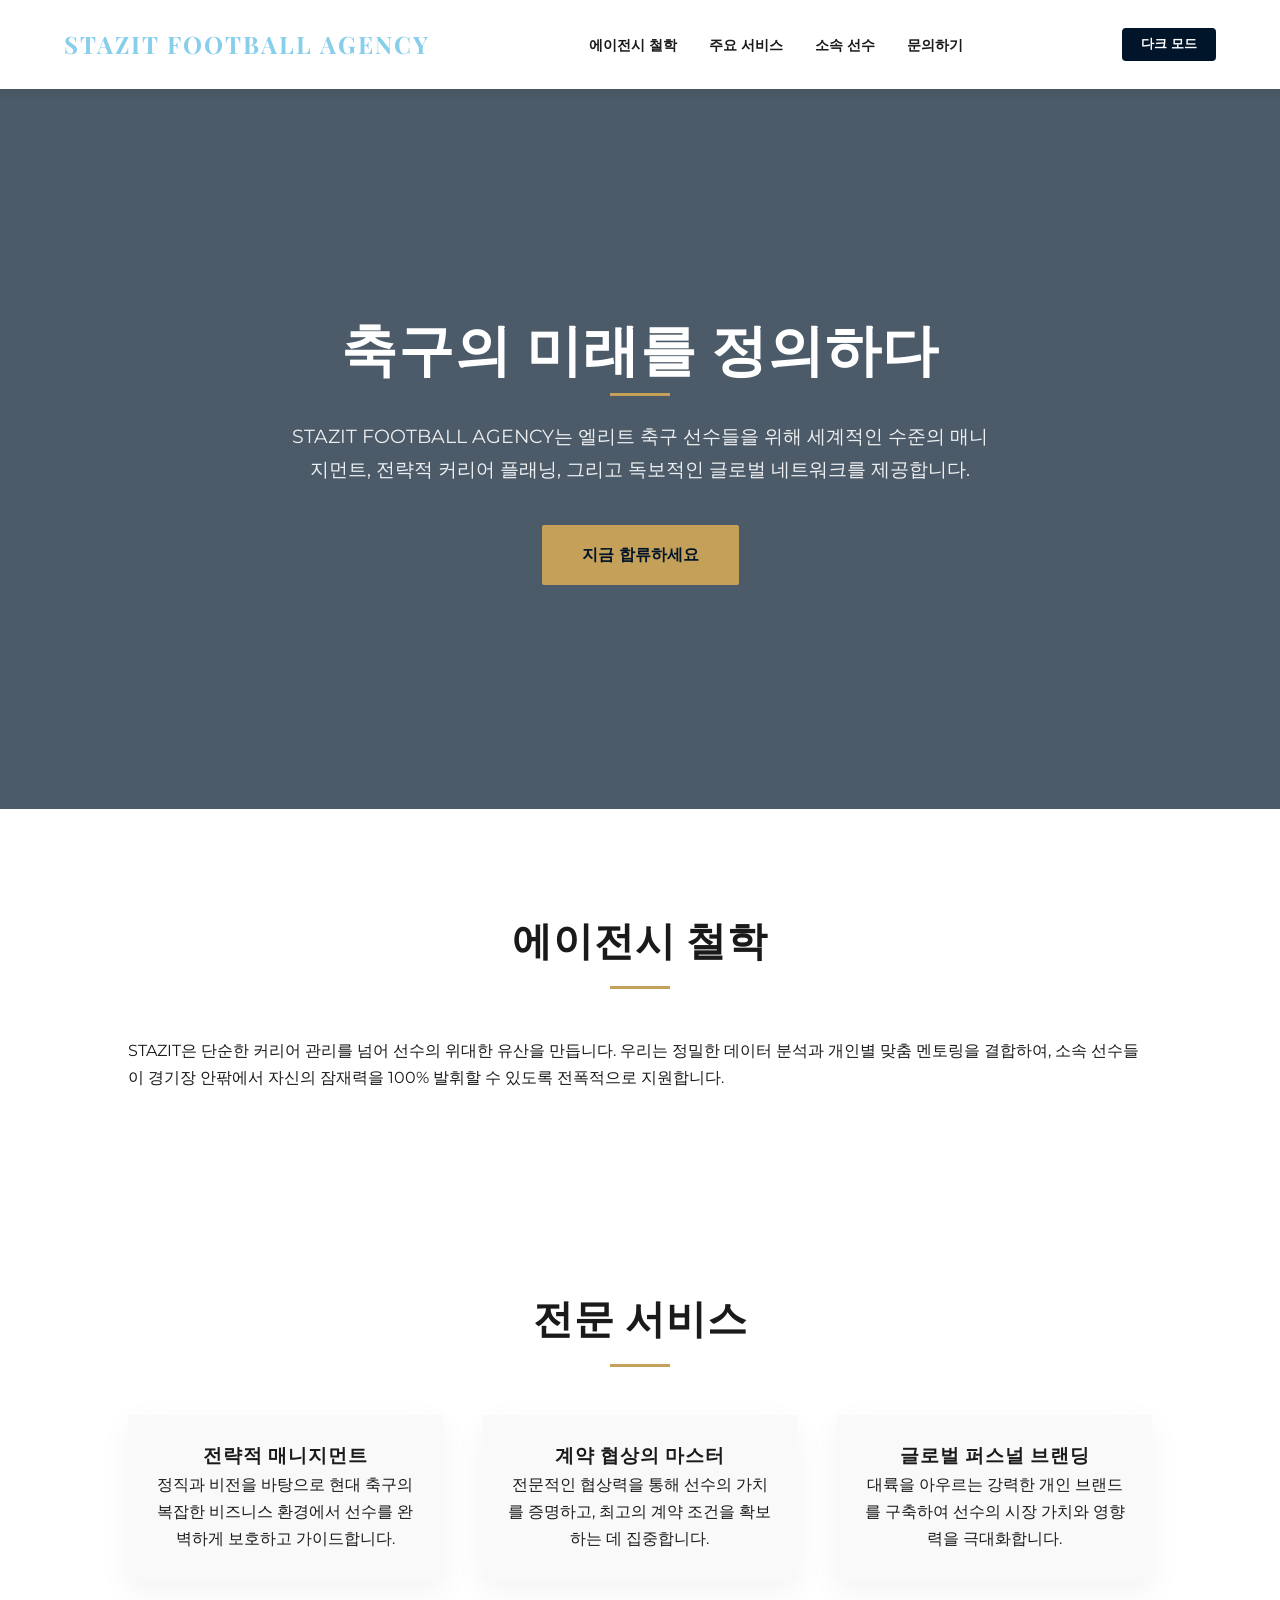
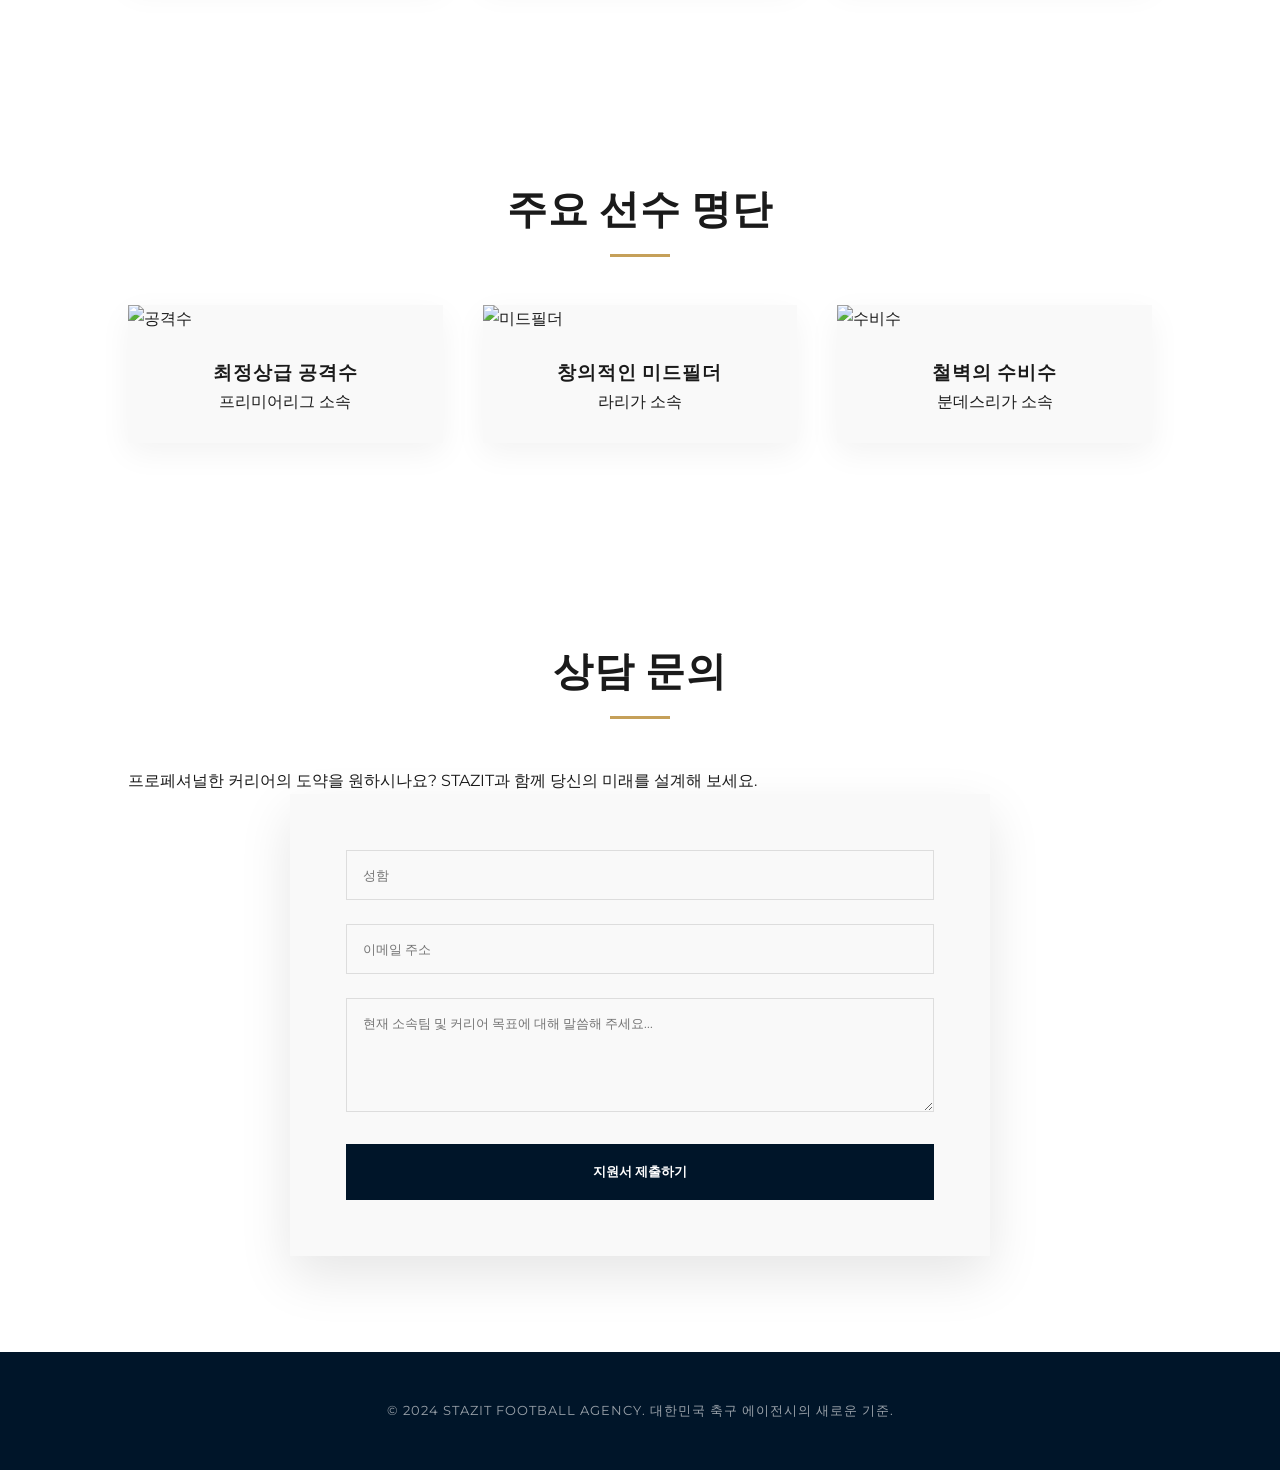
==== index.html @ f2b66783 "style: update logo text and change color to sky blue" ====
<!DOCTYPE html>
<html lang="ko">
<head>
    <meta charset="UTF-8">
    <meta name="viewport" content="width=device-width, initial-scale=1.0">
    <title>STAZIT FOOTBALL AGENCY | 엘리트 축구 에이전시</title>
    <link rel="stylesheet" href="style.css">
</head>
<body>
    <header>
        <h1>STAZIT FOOTBALL AGENCY</h1>
        <nav>
            <ul>
                <li><a href="#about">에이전시 철학</a></li>
                <li><a href="#services">주요 서비스</a></li>
                <li><a href="#players">소속 선수</a></li>
                <li><a href="#contact">문의하기</a></li>
            </ul>
        </nav>
        <button id="theme-toggle">다크 모드</button>
    </header>

    <main>
        <section id="hero">
            <div class="hero-content">
                <h2>축구의 미래를 정의하다</h2>
                <p>STAZIT FOOTBALL AGENCY는 엘리트 축구 선수들을 위해 세계적인 수준의 매니지먼트, 전략적 커리어 플래닝, 그리고 독보적인 글로벌 네트워크를 제공합니다.</p>
                <div class="hero-btns">
                    <a href="#contact" class="cta-button">지금 합류하세요</a>
                </div>
            </div>
        </section>

        <section id="about">
            <h2>에이전시 철학</h2>
            <p>STAZIT은 단순한 커리어 관리를 넘어 선수의 위대한 유산을 만듭니다. 우리는 정밀한 데이터 분석과 개인별 맞춤 멘토링을 결합하여, 소속 선수들이 경기장 안팎에서 자신의 잠재력을 100% 발휘할 수 있도록 전폭적으로 지원합니다.</p>
        </section>

        <section id="services">
            <h2>전문 서비스</h2>
            <div class="player-gallery">
                <div class="player-card">
                    <div class="player-info">
                        <h3>전략적 매니지먼트</h3>
                        <p>정직과 비전을 바탕으로 현대 축구의 복잡한 비즈니스 환경에서 선수를 완벽하게 보호하고 가이드합니다.</p>
                    </div>
                </div>
                <div class="player-card">
                    <div class="player-info">
                        <h3>계약 협상의 마스터</h3>
                        <p>전문적인 협상력을 통해 선수의 가치를 증명하고, 최고의 계약 조건을 확보하는 데 집중합니다.</p>
                    </div>
                </div>
                <div class="player-card">
                    <div class="player-info">
                        <h3>글로벌 퍼스널 브랜딩</h3>
                        <p>대륙을 아우르는 강력한 개인 브랜드를 구축하여 선수의 시장 가치와 영향력을 극대화합니다.</p>
                    </div>
                </div>
            </div>
        </section>

        <section id="players">
            <h2>주요 선수 명단</h2>
            <div class="player-gallery">
                <div class="player-card">
                    <img src="https://images.unsplash.com/photo-1508098682722-e99c43a406b2?ixlib=rb-1.2.1&auto=format&fit=crop&w=500&q=60" alt="공격수">
                    <div class="player-info">
                        <h3>최정상급 공격수</h3>
                        <p>프리미어리그 소속</p>
                    </div>
                </div>
                <div class="player-card">
                    <img src="https://images.unsplash.com/photo-1543351611-58f69d7c1781?ixlib=rb-1.2.1&auto=format&fit=crop&w=500&q=60" alt="미드필더">
                    <div class="player-info">
                        <h3>창의적인 미드필더</h3>
                        <p>라리가 소속</p>
                    </div>
                </div>
                <div class="player-card">
                    <img src="https://images.unsplash.com/photo-1510566337590-2fc1f21d0faa?ixlib=rb-1.2.1&auto=format&fit=crop&w=500&q=60" alt="수비수">
                    <div class="player-info">
                        <h3>철벽의 수비수</h3>
                        <p>분데스리가 소속</p>
                    </div>
                </div>
            </div>
        </section>

        <section id="contact">
            <h2>상담 문의</h2>
            <p>프로페셔널한 커리어의 도약을 원하시나요? STAZIT과 함께 당신의 미래를 설계해 보세요.</p>
            <form action="https://formspree.io/f/xjgaqjkw" method="POST">
                <input type="text" name="name" placeholder="성함" required>
                <input type="email" name="email" placeholder="이메일 주소" required>
                <textarea name="message" placeholder="현재 소속팀 및 커리어 목표에 대해 말씀해 주세요..." required rows="5"></textarea>
                <button type="submit">지원서 제출하기</button>
            </form>
        </section>
    </main>

    <footer>
        <p>&copy; 2024 STAZIT FOOTBALL AGENCY. 대한민국 축구 에이전시의 새로운 기준.</p>
    </footer>

    <script src="main.js"></script>
</body>
</html>
---- style.css ----
@import url('https://fonts.googleapis.com/css2?family=Montserrat:wght@400;700&family=Playfair+Display:wght@700&display=swap');

:root {
    --primary-color: #001529; /* Deep Navy */
    --accent-color: #C5A059;  /* Premium Gold */
    --bg-color: #FFFFFF;
    --text-color: #1a1a1a;
    --card-bg: #f9f9f9;
    --header-bg: rgba(255, 255, 255, 0.95);
    --transition: all 0.3s ease;
}

body.dark-mode {
    --bg-color: #050505;
    --text-color: #f1f1f1;
    --card-bg: #121212;
    --header-bg: rgba(5, 5, 5, 0.95);
}

* {
    margin: 0;
    padding: 0;
    box-sizing: border-box;
}

body {
    font-family: 'Montserrat', sans-serif;
    background-color: var(--bg-color);
    color: var(--text-color);
    line-height: 1.7;
    overflow-x: hidden;
}

h1, h2, h3 {
    font-family: 'Playfair Display', serif;
    letter-spacing: 1px;
}

/* Header & Nav */
header {
    background-color: var(--header-bg);
    padding: 1.5rem 5%;
    display: flex;
    justify-content: space-between;
    align-items: center;
    position: sticky;
    top: 0;
    z-index: 1000;
    box-shadow: 0 2px 10px rgba(0,0,0,0.1);
    backdrop-filter: blur(10px);
}

header h1 {
    font-size: 1.5rem;
    color: #87CEEB; /* Sky Blue */
    text-transform: uppercase;
    font-weight: 700;
    letter-spacing: 2px;
}

body.dark-mode header h1 {
    color: #87CEEB;
}

nav ul {
    list-style: none;
    display: flex;
    gap: 2rem;
}

nav a {
    text-decoration: none;
    color: var(--text-color);
    font-weight: 600;
    font-size: 0.9rem;
    text-transform: uppercase;
    transition: var(--transition);
}

nav a:hover {
    color: var(--accent-color);
}

#theme-toggle {
    background: var(--primary-color);
    color: #fff;
    border: none;
    padding: 0.5rem 1.2rem;
    border-radius: 4px;
    cursor: pointer;
    font-weight: bold;
    font-size: 0.8rem;
    transition: var(--transition);
}

body.dark-mode #theme-toggle {
    background: var(--accent-color);
    color: var(--primary-color);
}

/* Hero Section */
#hero {
    height: 80vh;
    background: linear-gradient(rgba(0, 21, 41, 0.7), rgba(0, 21, 41, 0.7)), 
                url('https://images.unsplash.com/photo-1574629810360-7efbbe195018?ixlib=rb-1.2.1&auto=format&fit=crop&w=1350&q=80');
    background-size: cover;
    background-position: center;
    display: flex;
    align-items: center;
    justify-content: center;
    text-align: center;
    color: #fff;
    padding: 0 5%;
}

.hero-content h2 {
    font-size: 3.5rem;
    margin-bottom: 1.5rem;
    line-height: 1.2;
}

.hero-content p {
    font-size: 1.2rem;
    margin-bottom: 2.5rem;
    max-width: 700px;
    margin-left: auto;
    margin-right: auto;
    opacity: 0.9;
}

.cta-button {
    display: inline-block;
    padding: 1rem 2.5rem;
    background-color: var(--accent-color);
    color: var(--primary-color);
    text-decoration: none;
    font-weight: 700;
    text-transform: uppercase;
    border-radius: 2px;
    transition: var(--transition);
}

.cta-button:hover {
    background-color: #fff;
    transform: translateY(-3px);
}

/* Sections */
section {
    padding: 6rem 10%;
}

h2 {
    font-size: 2.5rem;
    margin-bottom: 3rem;
    text-align: center;
    position: relative;
    padding-bottom: 1rem;
}

h2::after {
    content: '';
    position: absolute;
    bottom: 0;
    left: 50%;
    transform: translateX(-50%);
    width: 60px;
    height: 3px;
    background-color: var(--accent-color);
}

/* Players Grid */
.player-gallery {
    display: grid;
    grid-template-columns: repeat(auto-fit, minmax(280px, 1fr));
    gap: 2.5rem;
}

.player-card {
    background-color: var(--card-bg);
    border-radius: 0;
    overflow: hidden;
    box-shadow: 0 10px 30px rgba(0,0,0,0.05);
    transition: var(--transition);
    border-bottom: 4px solid transparent;
}

.player-card:hover {
    transform: translateY(-10px);
    border-bottom: 4px solid var(--accent-color);
}

.player-card img {
    width: 100%;
    height: 350px;
    object-fit: cover;
}

.player-info {
    padding: 1.5rem;
    text-align: center;
}

/* Form */
form {
    background-color: var(--card-bg);
    padding: 3.5rem;
    max-width: 700px;
    margin: 0 auto;
    box-shadow: 0 20px 50px rgba(0,0,0,0.1);
}

input, textarea {
    width: 100%;
    padding: 1rem;
    margin-bottom: 1.5rem;
    border: 1px solid #ddd;
    background: transparent;
    color: var(--text-color);
    font-family: inherit;
}

button[type="submit"] {
    width: 100%;
    padding: 1.2rem;
    background: var(--primary-color);
    color: #fff;
    border: none;
    font-weight: 700;
    text-transform: uppercase;
    cursor: pointer;
    transition: var(--transition);
}

body.dark-mode button[type="submit"] {
    background: var(--accent-color);
    color: var(--primary-color);
}

button[type="submit"]:hover {
    opacity: 0.9;
    letter-spacing: 2px;
}

footer {
    padding: 3rem;
    background: var(--primary-color);
    color: rgba(255,255,255,0.6);
    text-align: center;
    font-size: 0.8rem;
    text-transform: uppercase;
    letter-spacing: 1px;
}

@media (max-width: 768px) {
    header {
        flex-direction: column;
        gap: 1rem;
    }
    nav ul {
        gap: 1rem;
        font-size: 0.8rem;
    }
    .hero-content h2 {
        font-size: 2.2rem;
    }
}
/* Deployment Refresh */
/* Final Deployment Check */
/* Public Repo Deployment */
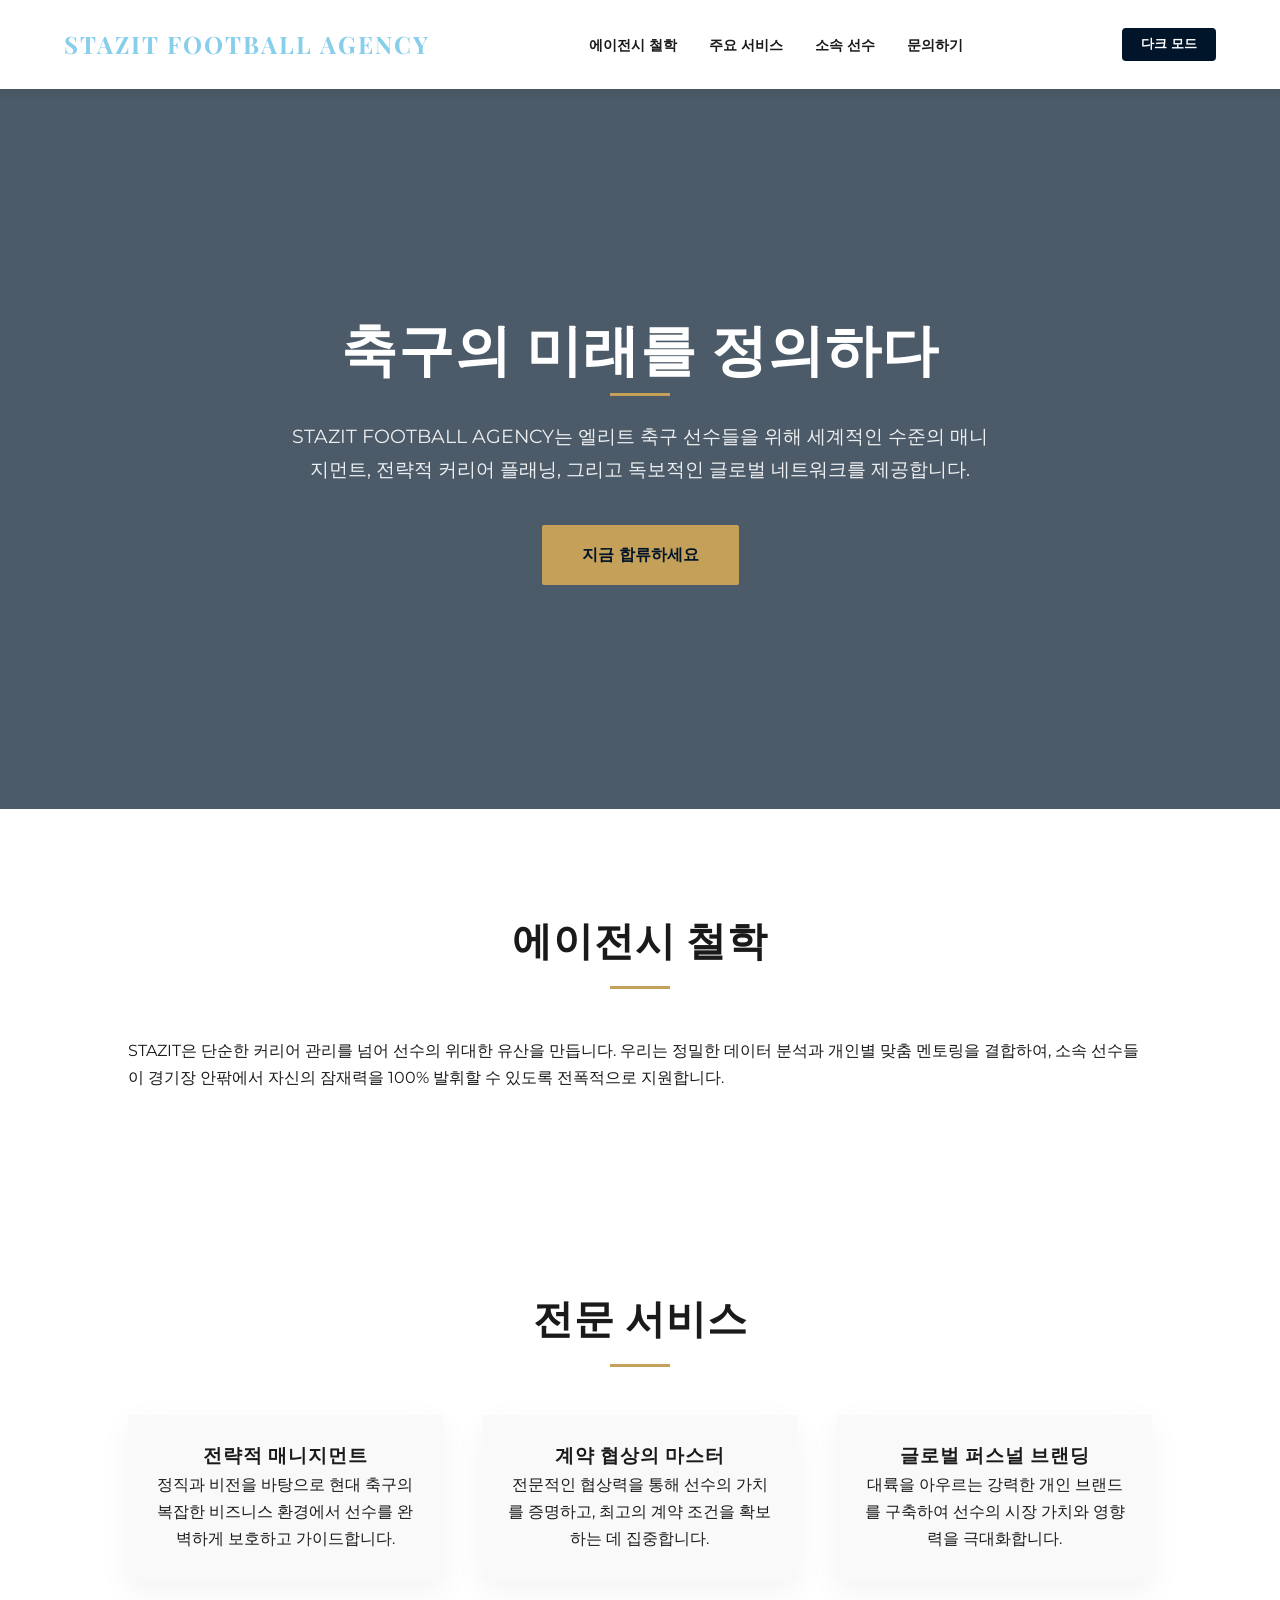
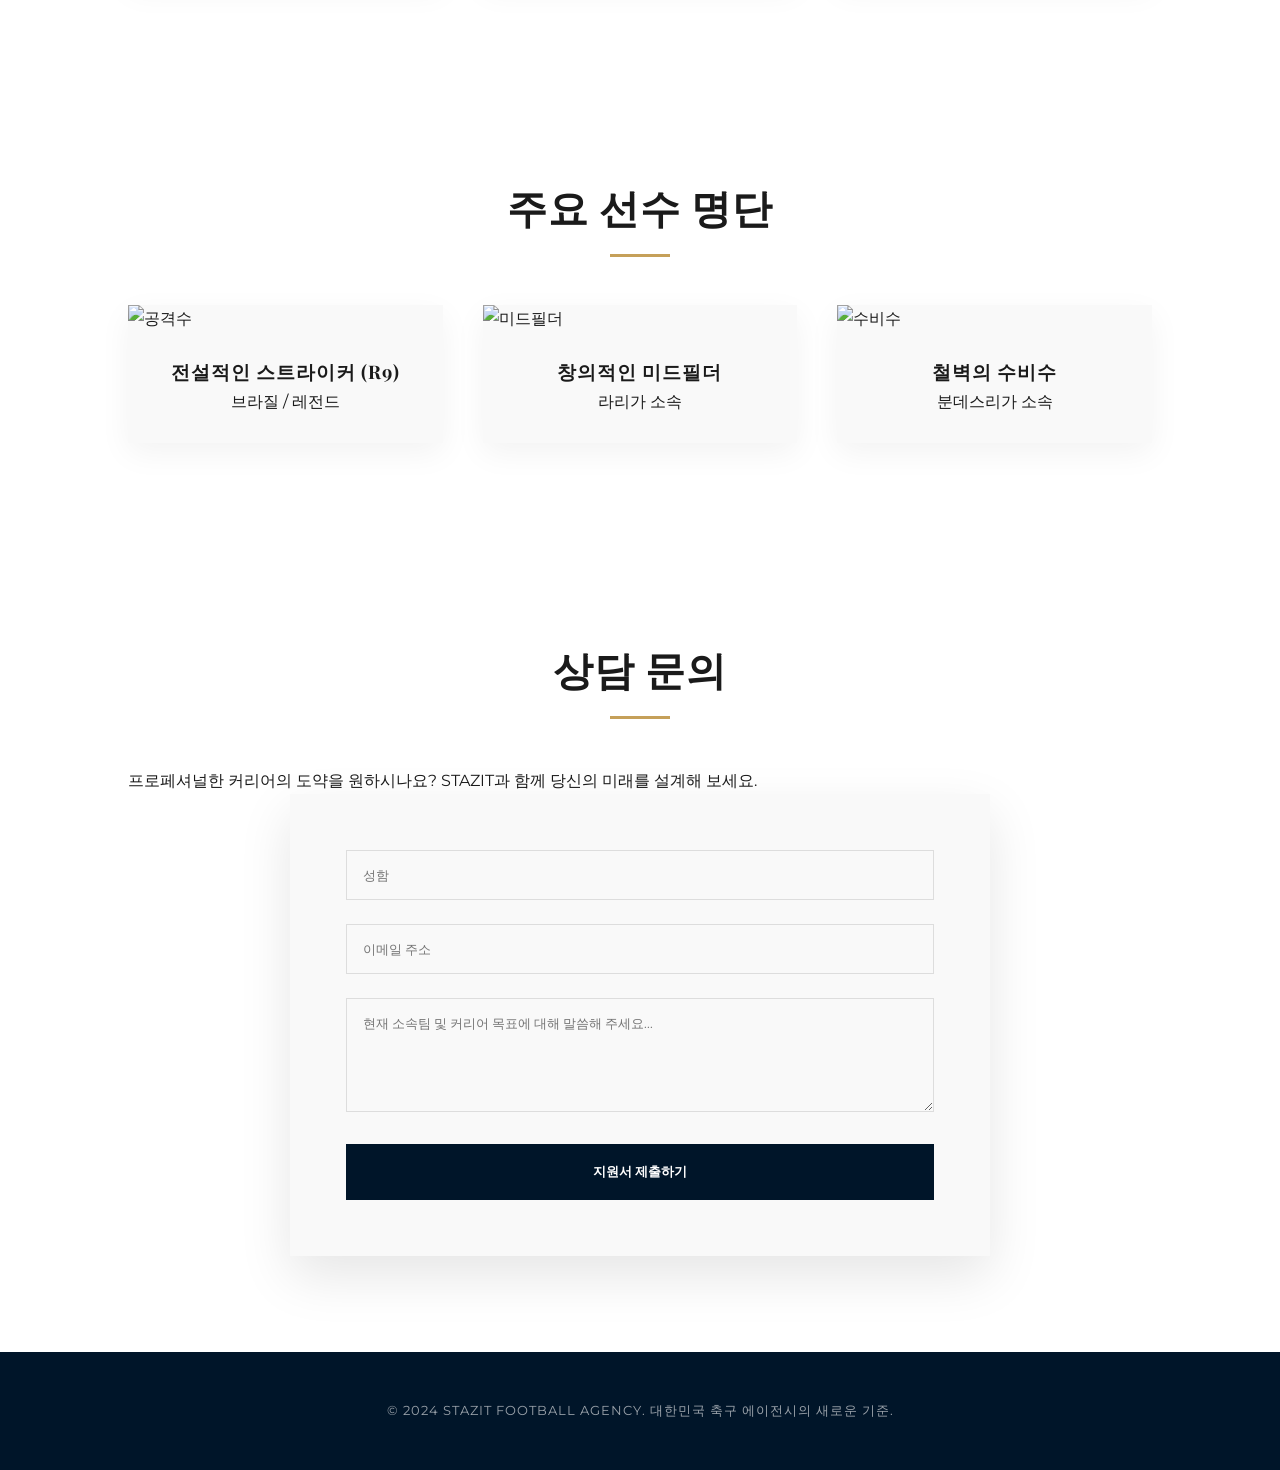
==== commit 13dea125: "feat: add Ronaldo R9 to the player gallery" ====
--- a/index.html
+++ b/index.html
@@ -66,8 +66,8 @@
                 <div class="player-card">
                     <img src="https://images.unsplash.com/photo-1508098682722-e99c43a406b2?ixlib=rb-1.2.1&auto=format&fit=crop&w=500&q=60" alt="공격수">
                     <div class="player-info">
-                        <h3>최정상급 공격수</h3>
-                        <p>프리미어리그 소속</p>
+                        <h3>전설적인 스트라이커 (R9)</h3>
+                        <p>브라질 / 레전드</p>
                     </div>
                 </div>
                 <div class="player-card">
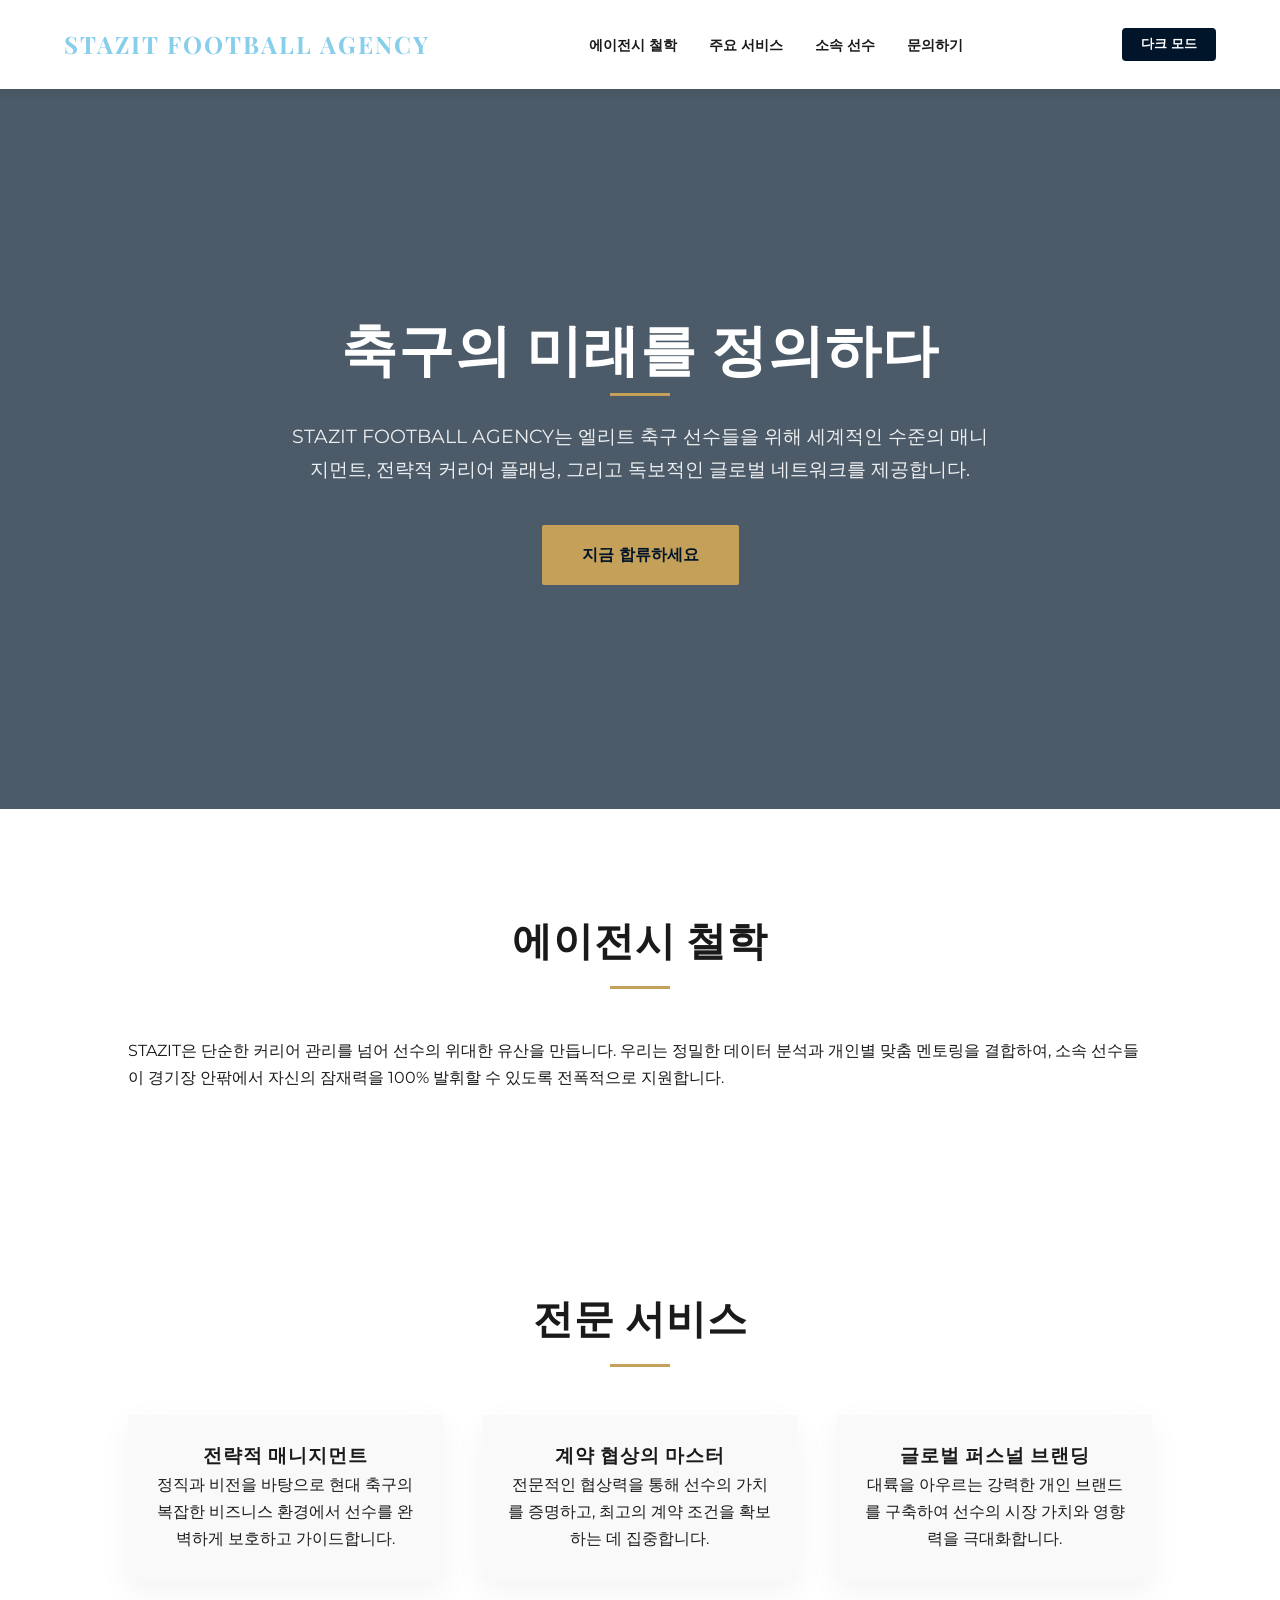
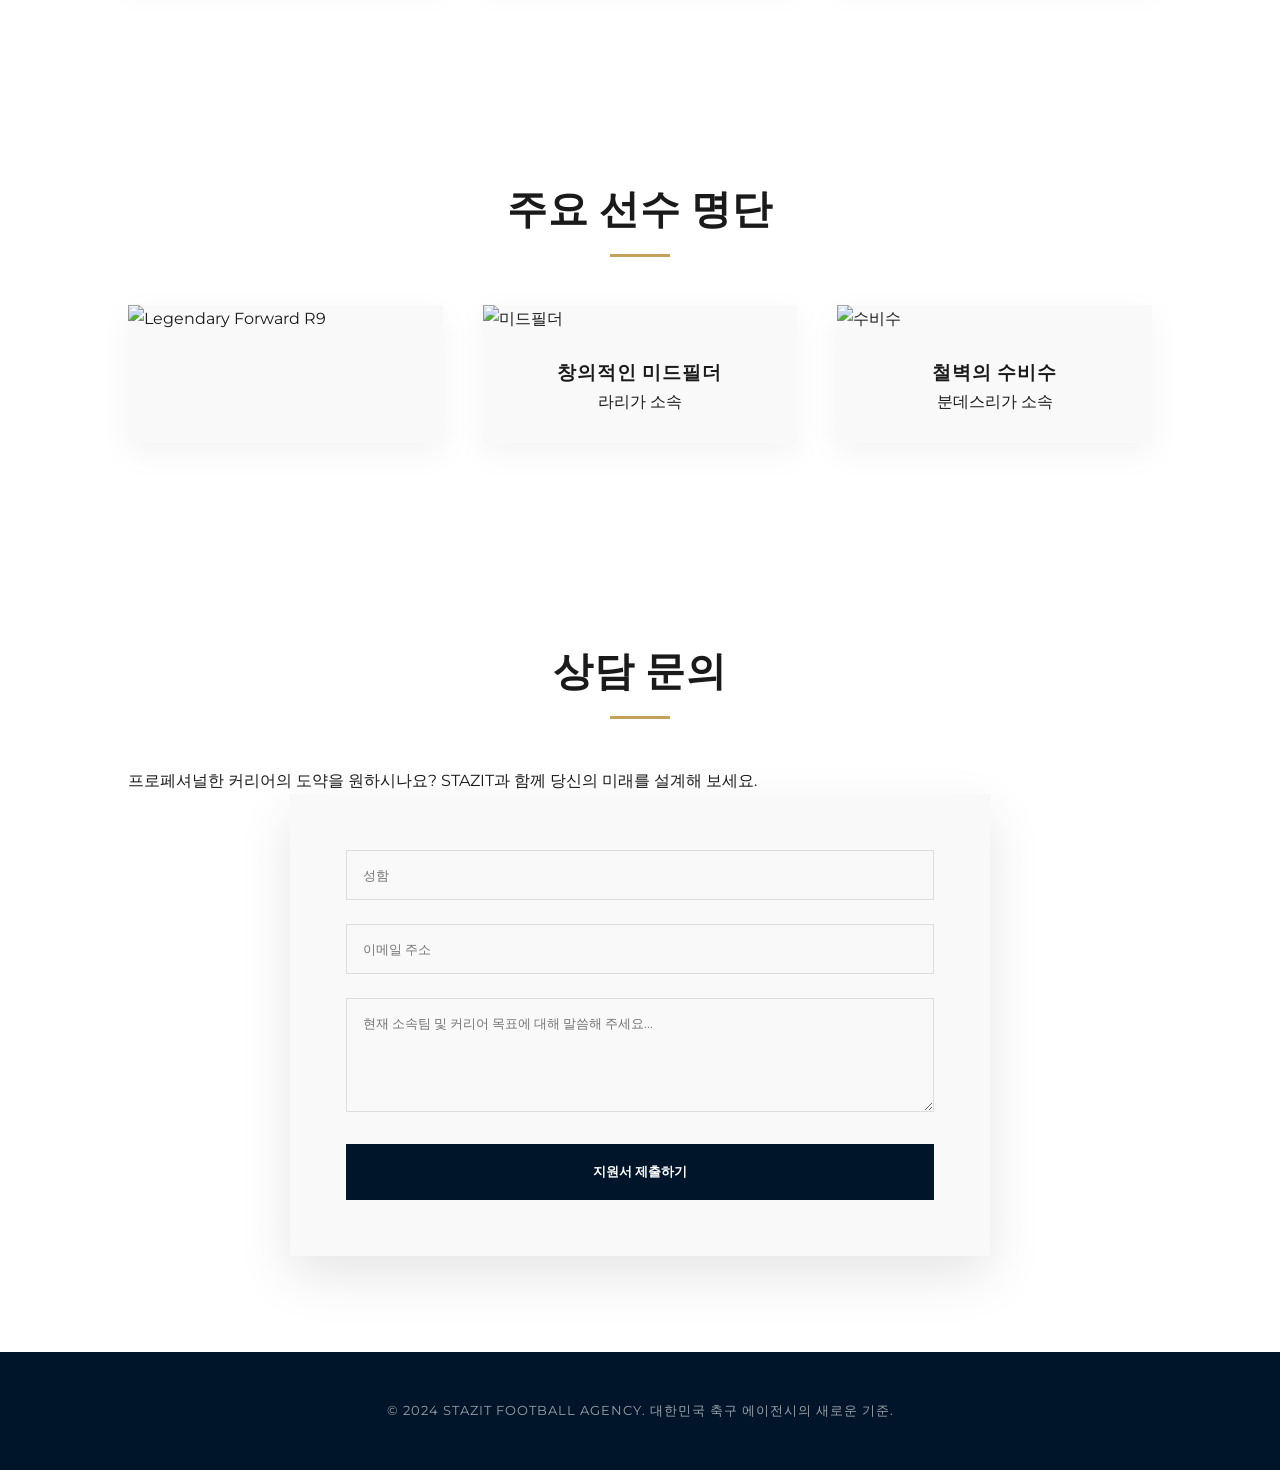
==== commit cadc1820: "style: remove forward player text and update to high-quality R9 image" ====
--- a/index.html
+++ b/index.html
@@ -64,11 +64,7 @@
             <h2>주요 선수 명단</h2>
             <div class="player-gallery">
                 <div class="player-card">
-                    <img src="https://images.unsplash.com/photo-1508098682722-e99c43a406b2?ixlib=rb-1.2.1&auto=format&fit=crop&w=500&q=60" alt="공격수">
-                    <div class="player-info">
-                        <h3>전설적인 스트라이커 (R9)</h3>
-                        <p>브라질 / 레전드</p>
-                    </div>
+                    <img src="https://images.unsplash.com/photo-1544698310-74ea9d1c8258?ixlib=rb-1.2.1&auto=format&fit=crop&w=500&q=60" alt="Legendary Forward R9">
                 </div>
                 <div class="player-card">
                     <img src="https://images.unsplash.com/photo-1543351611-58f69d7c1781?ixlib=rb-1.2.1&auto=format&fit=crop&w=500&q=60" alt="미드필더">
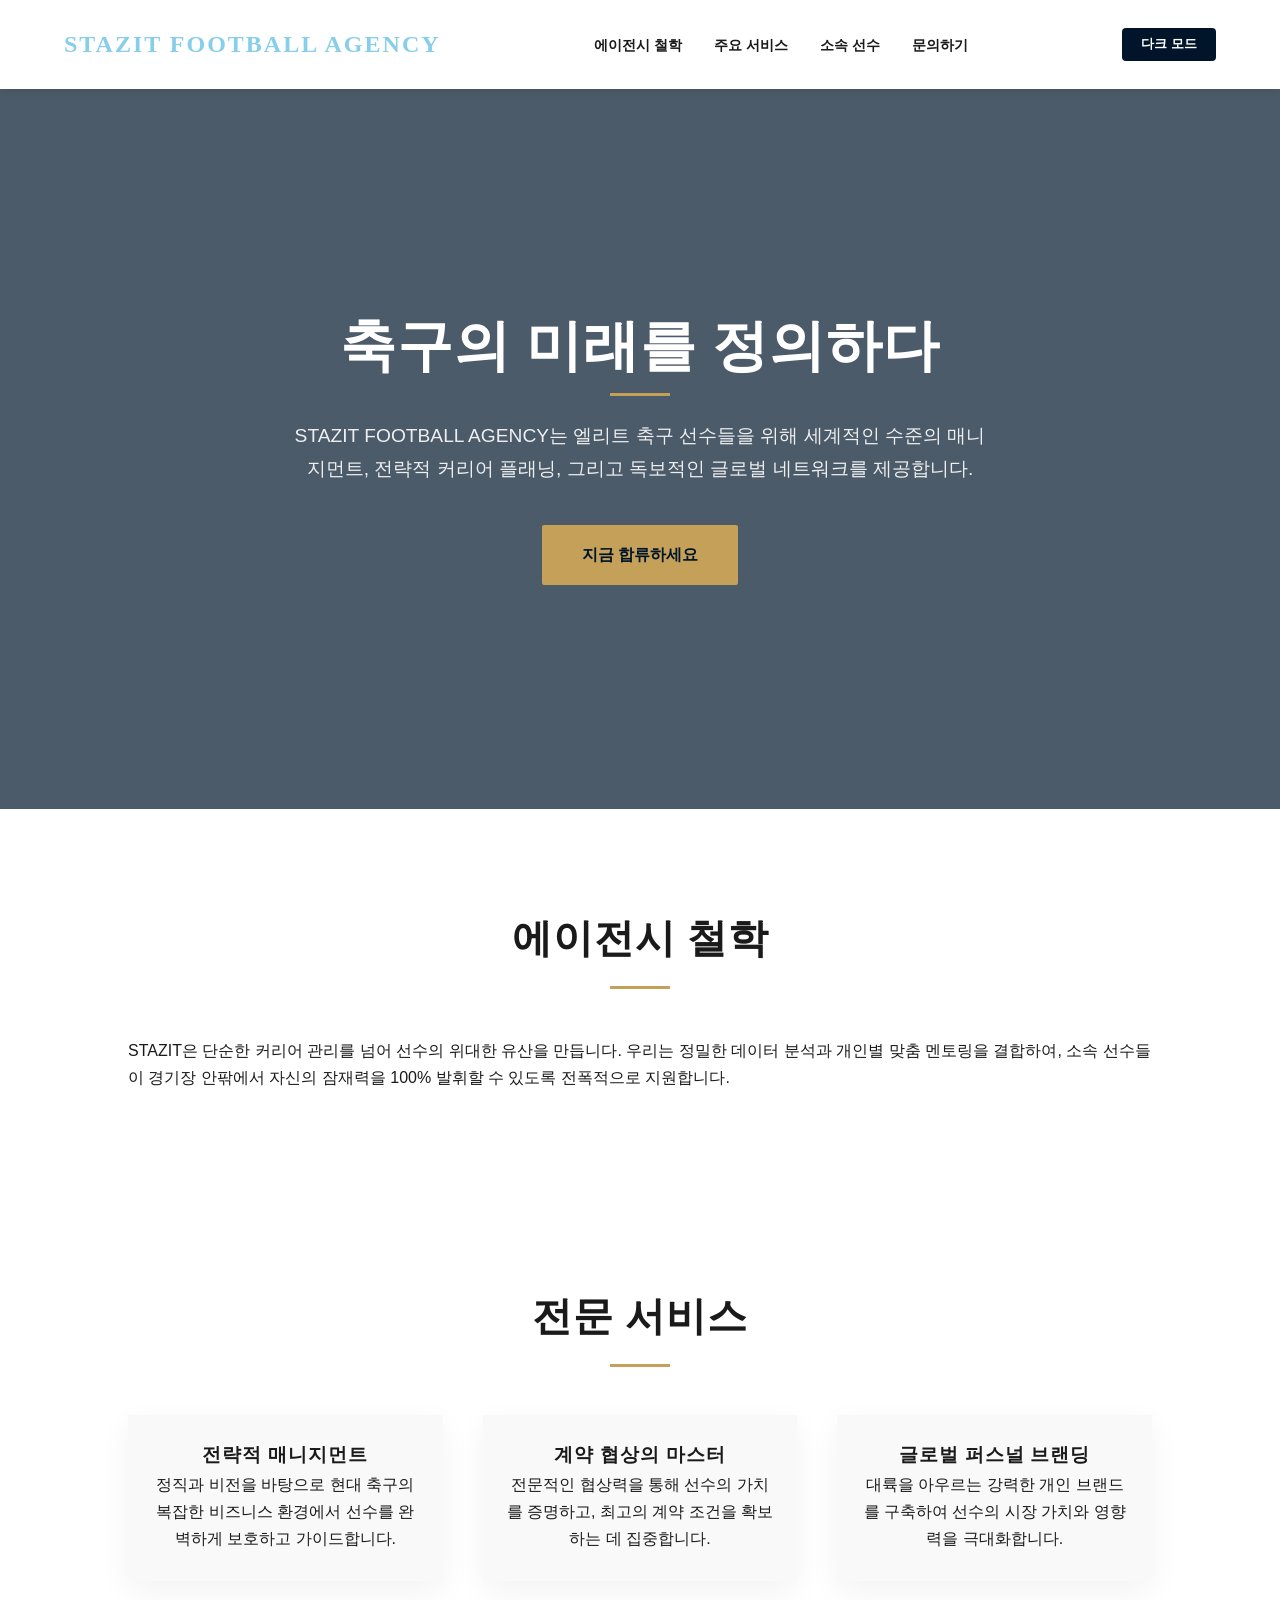
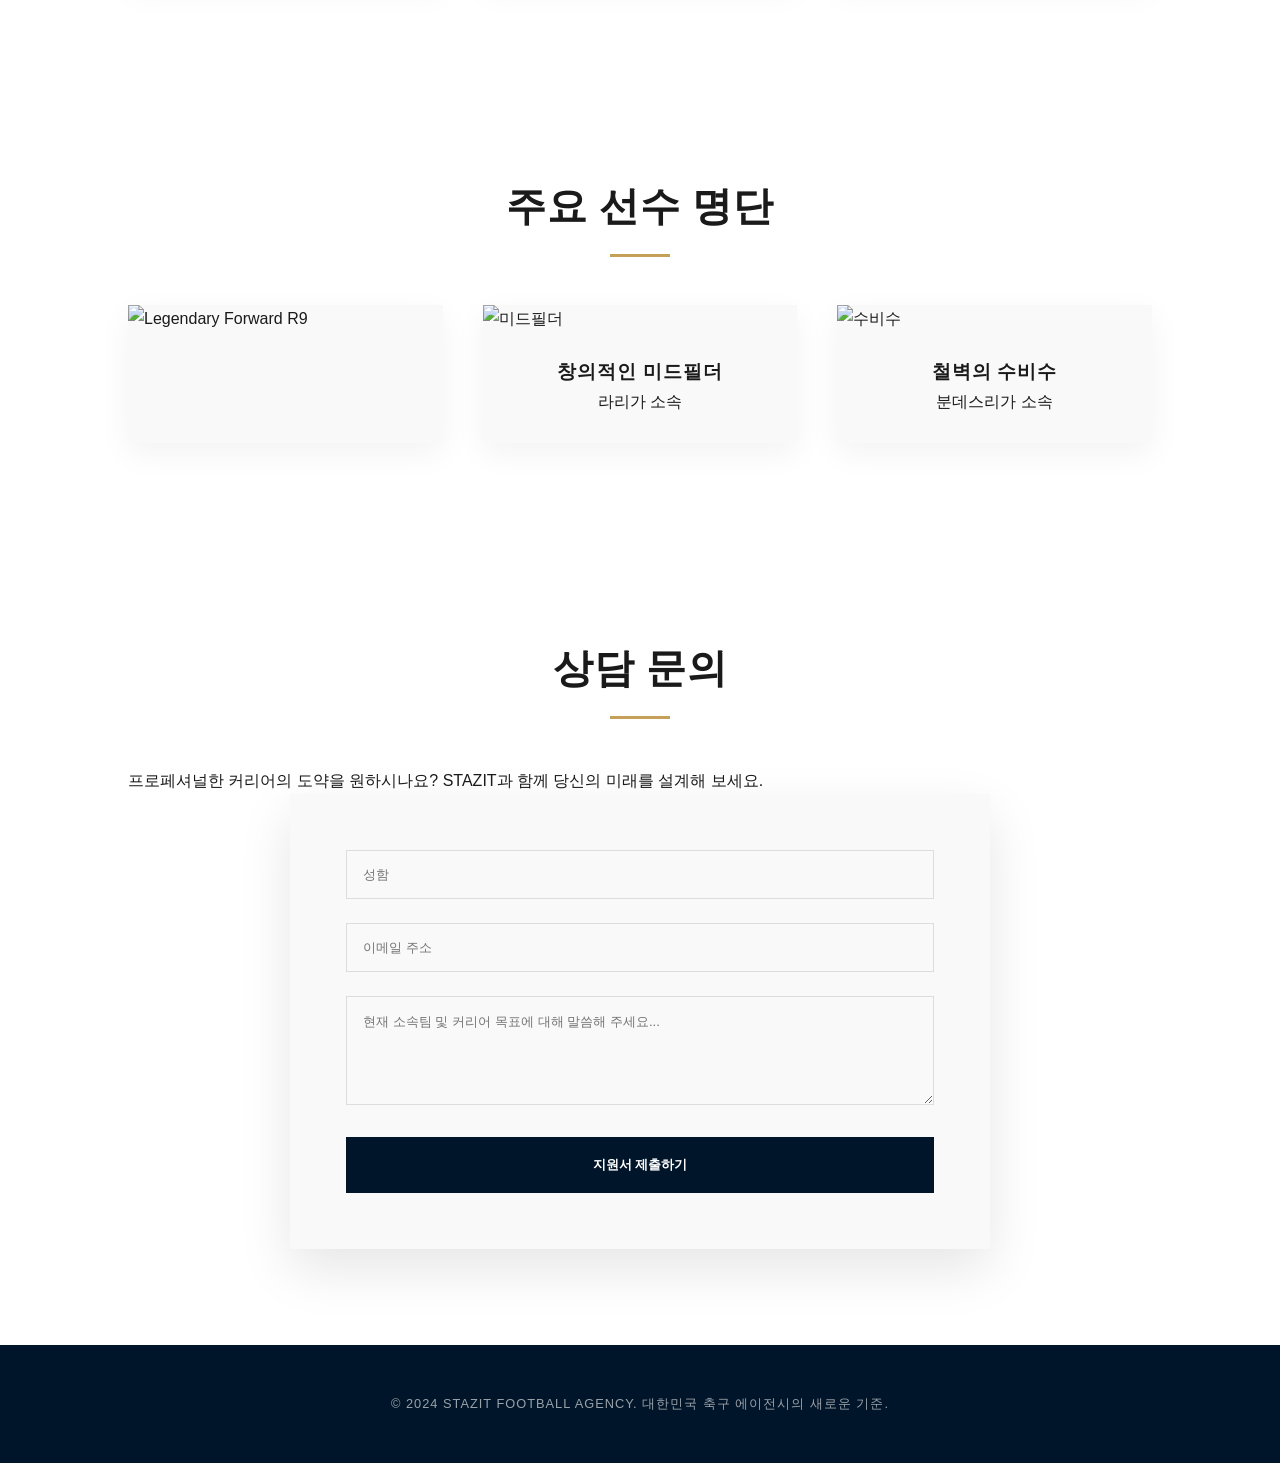
==== commit 45413231: "style: position dark mode toggle to top right on mobile" ====
--- a/index.html
+++ b/index.html
@@ -64,17 +64,17 @@
             <h2>주요 선수 명단</h2>
             <div class="player-gallery">
                 <div class="player-card">
-                    <img src="https://images.unsplash.com/photo-1544698310-74ea9d1c8258?ixlib=rb-1.2.1&auto=format&fit=crop&w=500&q=60" alt="Legendary Forward R9">
+                    <img src="https://via.placeholder.com/300x200" alt="Legendary Forward R9">
                 </div>
                 <div class="player-card">
-                    <img src="https://images.unsplash.com/photo-1543351611-58f69d7c1781?ixlib=rb-1.2.1&auto=format&fit=crop&w=500&q=60" alt="미드필더">
+                    <img src="https://via.placeholder.com/300x200" alt="미드필더">
                     <div class="player-info">
                         <h3>창의적인 미드필더</h3>
                         <p>라리가 소속</p>
                     </div>
                 </div>
                 <div class="player-card">
-                    <img src="https://images.unsplash.com/photo-1510566337590-2fc1f21d0faa?ixlib=rb-1.2.1&auto=format&fit=crop&w=500&q=60" alt="수비수">
+                    <img src="https://via.placeholder.com/300x200" alt="수비수">
                     <div class="player-info">
                         <h3>철벽의 수비수</h3>
                         <p>분데스리가 소속</p>
@@ -101,4 +101,4 @@
 
     <script src="main.js"></script>
 </body>
-</html>
+</html>
--- a/style.css
+++ b/style.css
@@ -1,5 +1,3 @@
-@import url('https://fonts.googleapis.com/css2?family=Montserrat:wght@400;700&family=Playfair+Display:wght@700&display=swap');
-
 :root {
     --primary-color: #001529; /* Deep Navy */
     --accent-color: #C5A059;  /* Premium Gold */
@@ -102,7 +100,7 @@
 #hero {
     height: 80vh;
     background: linear-gradient(rgba(0, 21, 41, 0.7), rgba(0, 21, 41, 0.7)), 
-                url('https://images.unsplash.com/photo-1574629810360-7efbbe195018?ixlib=rb-1.2.1&auto=format&fit=crop&w=1350&q=80');
+                url('https://via.placeholder.com/1350x800');
     background-size: cover;
     background-position: center;
     display: flex;
@@ -267,4 +265,4 @@
 }
 /* Deployment Refresh */
 /* Final Deployment Check */
-/* Public Repo Deployment */
+/* Public Repo Deployment */
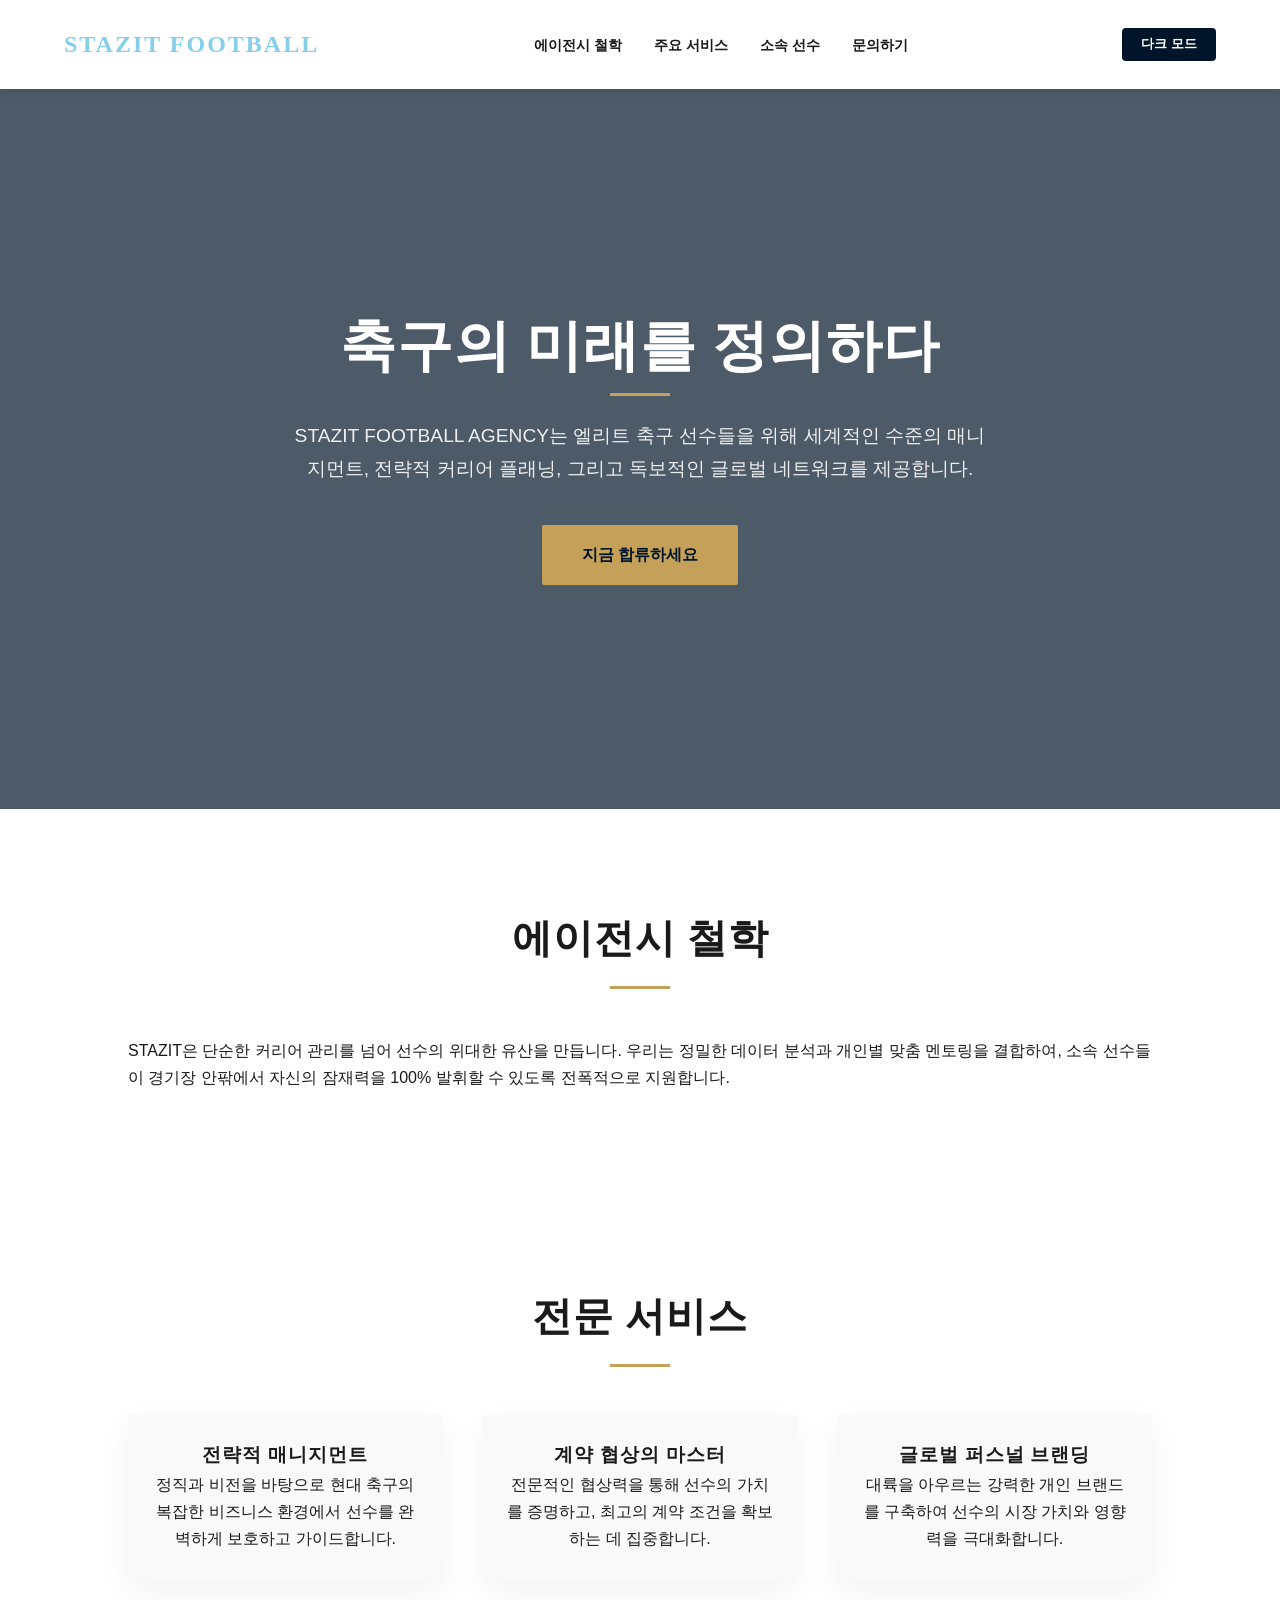
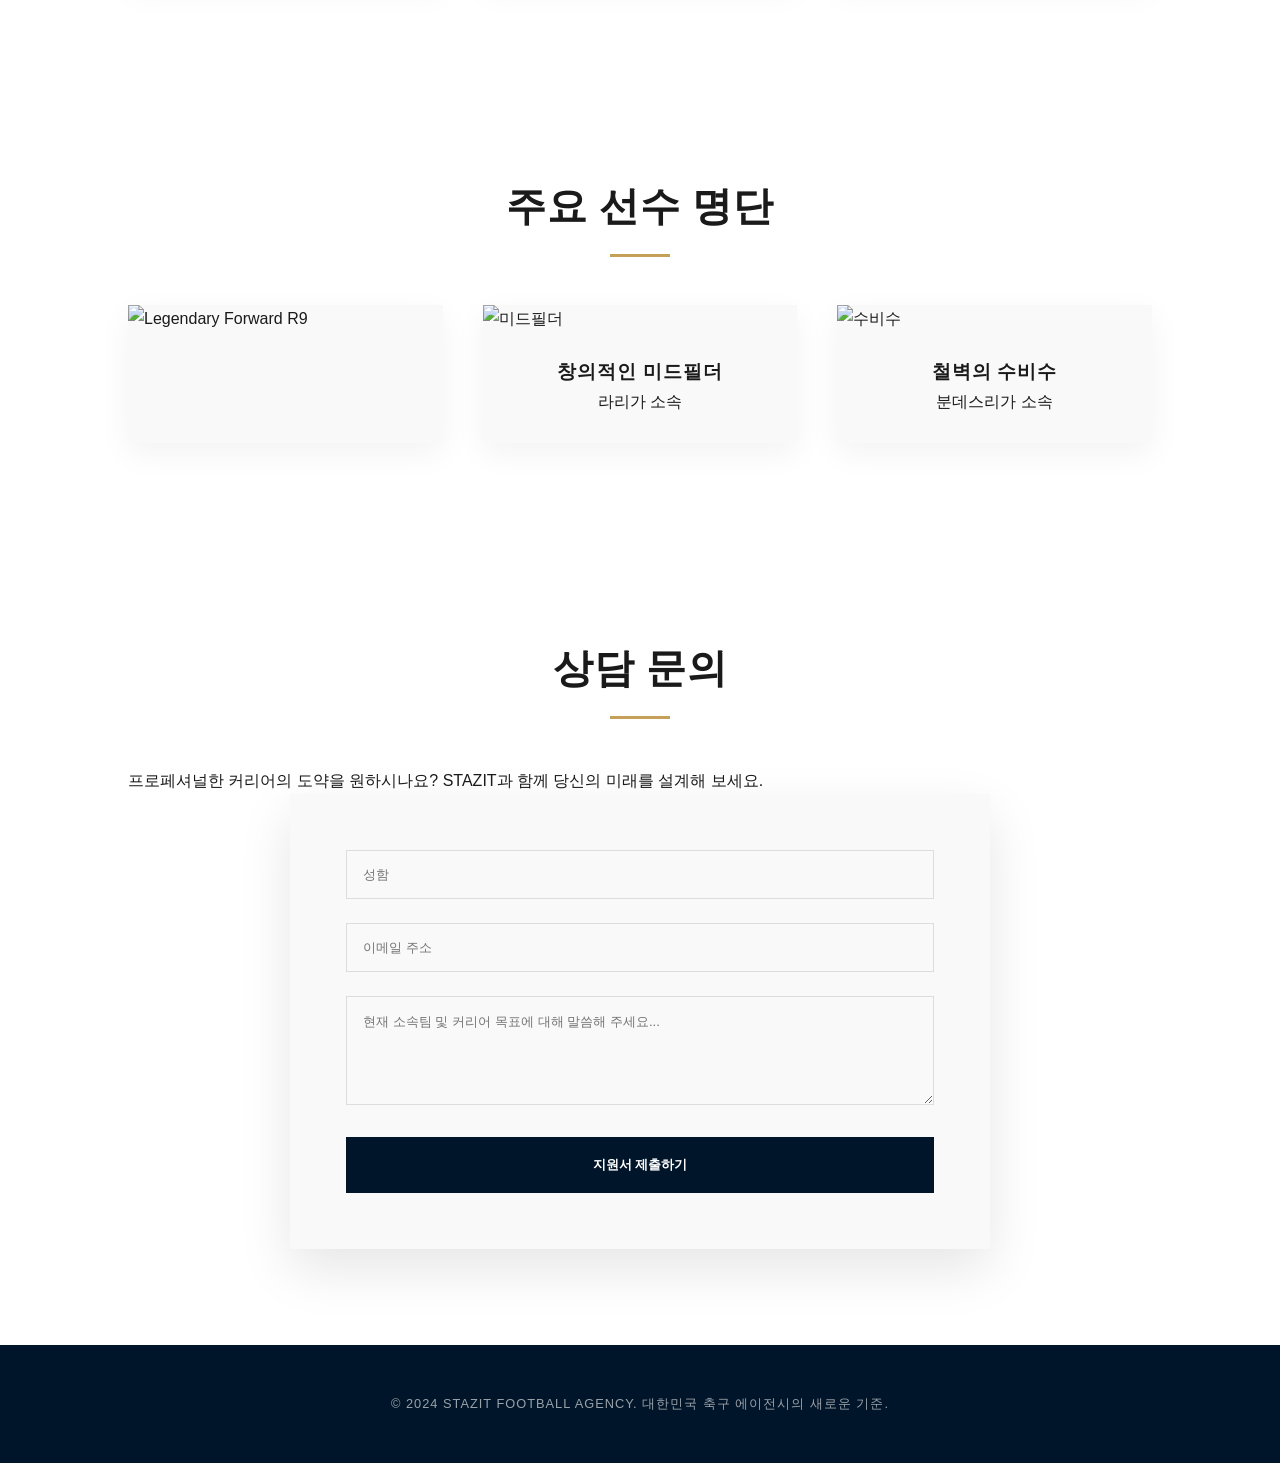
==== commit c123f90d: "style: change header title to STAZIT FOOTBALL" ====
--- a/index.html
+++ b/index.html
@@ -8,7 +8,7 @@
 </head>
 <body>
     <header>
-        <h1>STAZIT FOOTBALL AGENCY</h1>
+        <h1>STAZIT FOOTBALL</h1>
         <nav>
             <ul>
                 <li><a href="#about">에이전시 철학</a></li>
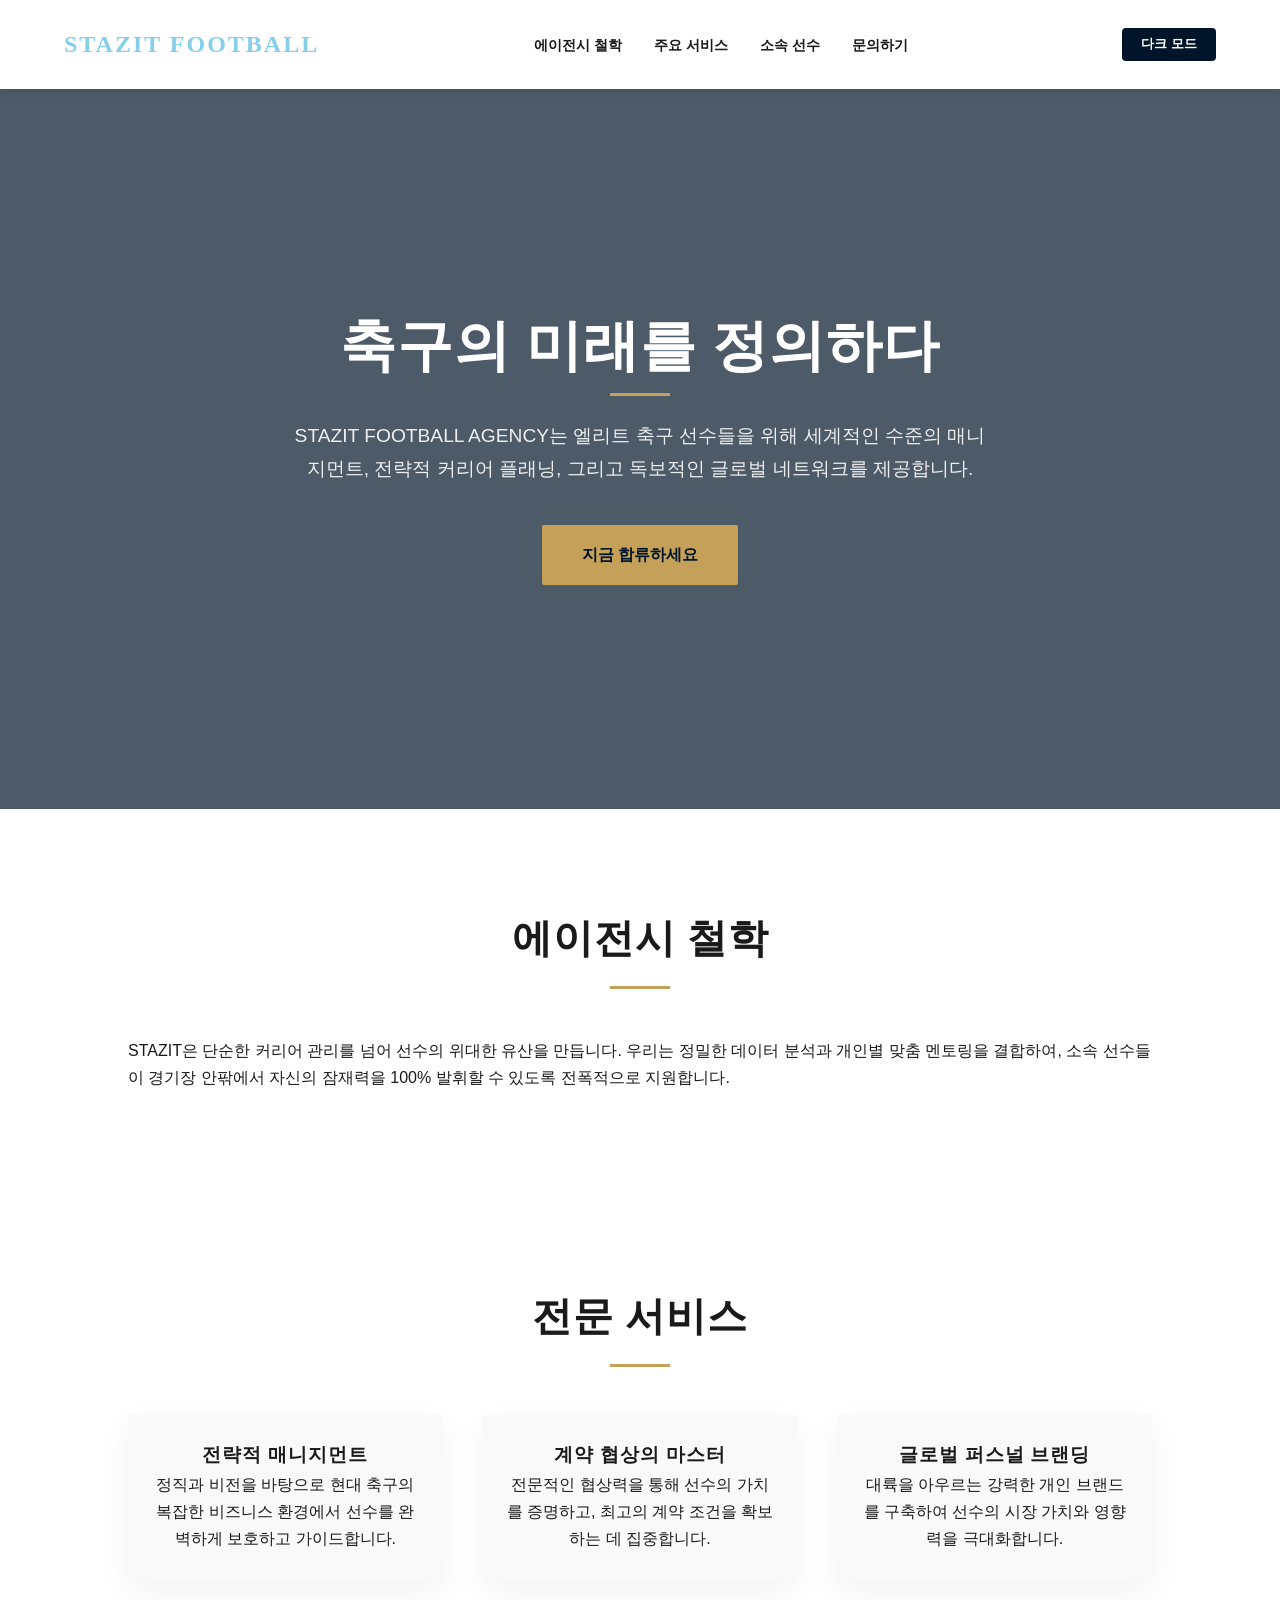
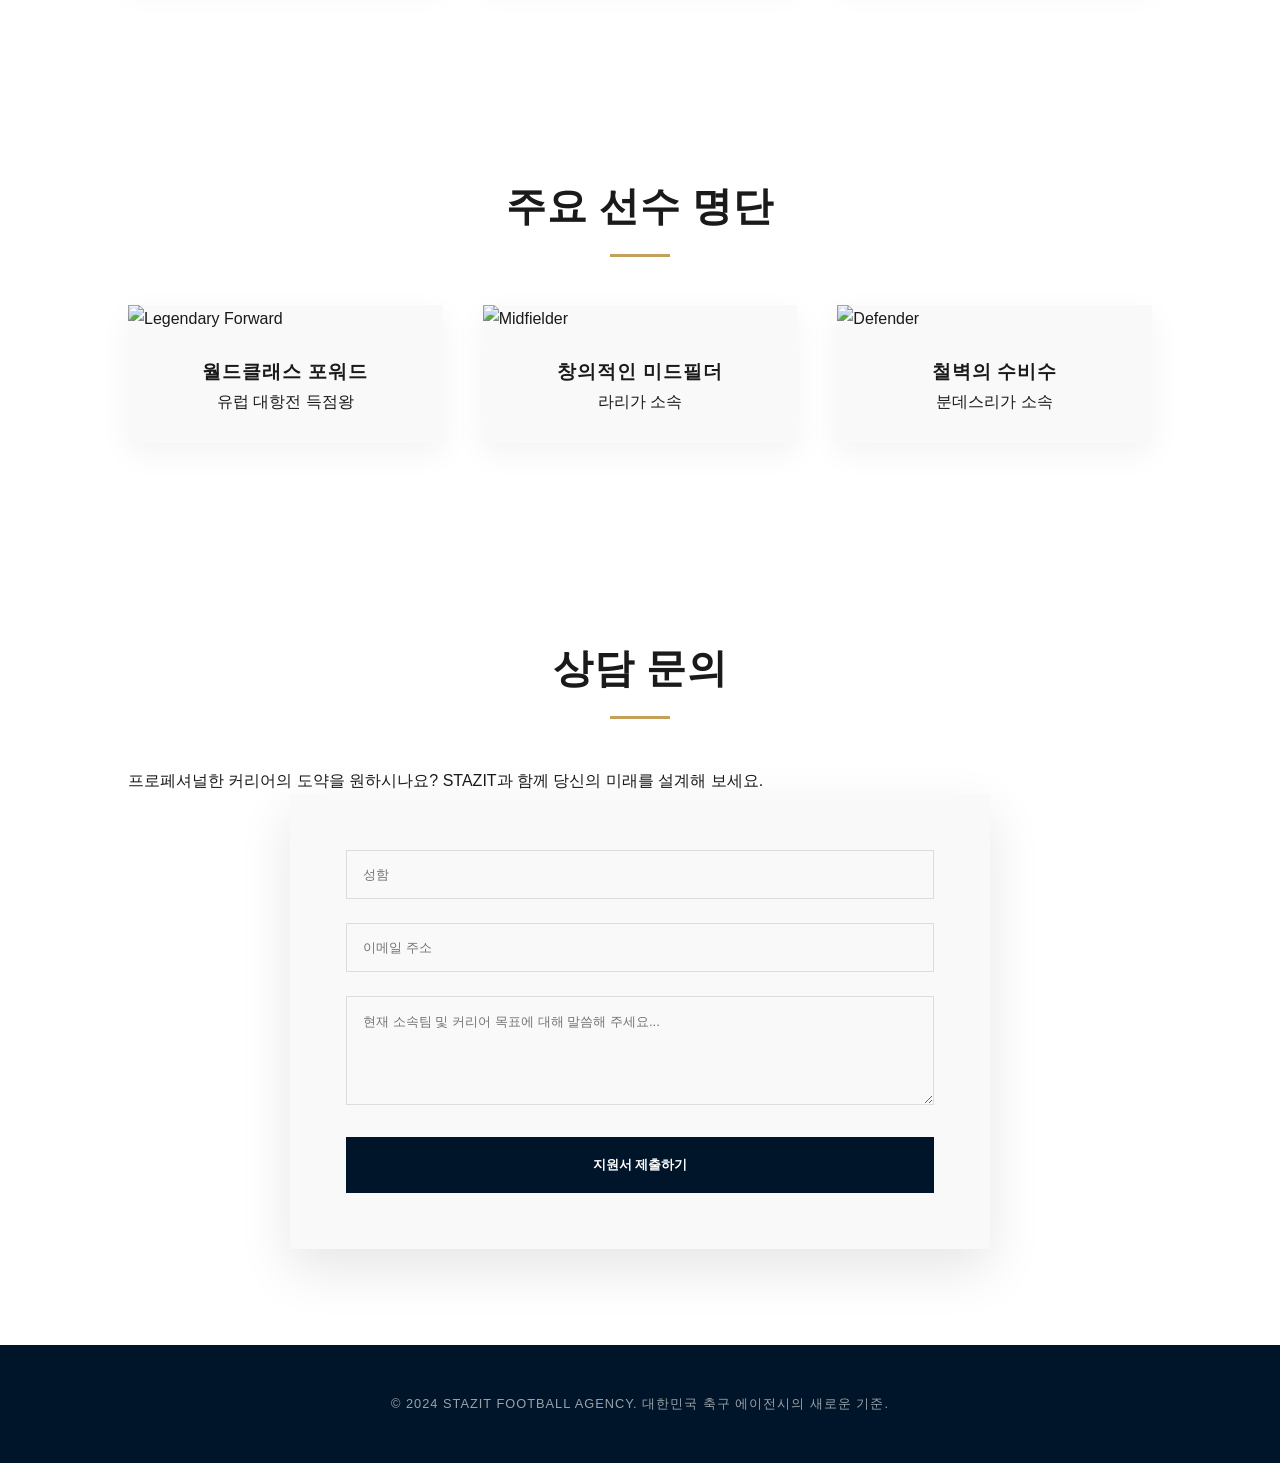
==== commit 92d80eda: "feat: update player gallery with high-quality soccer images" ====
--- a/index.html
+++ b/index.html
@@ -64,17 +64,21 @@
             <h2>주요 선수 명단</h2>
             <div class="player-gallery">
                 <div class="player-card">
-                    <img src="https://via.placeholder.com/300x200" alt="Legendary Forward R9">
+                    <img src="https://images.unsplash.com/photo-1508098682722-e99c43a406b2?auto=format&fit=crop&w=800&q=80" alt="Legendary Forward">
+                    <div class="player-info">
+                        <h3>월드클래스 포워드</h3>
+                        <p>유럽 대항전 득점왕</p>
+                    </div>
                 </div>
                 <div class="player-card">
-                    <img src="https://via.placeholder.com/300x200" alt="미드필더">
+                    <img src="https://images.unsplash.com/photo-1517466787929-bc90951d0974?auto=format&fit=crop&w=800&q=80" alt="Midfielder">
                     <div class="player-info">
                         <h3>창의적인 미드필더</h3>
                         <p>라리가 소속</p>
                     </div>
                 </div>
                 <div class="player-card">
-                    <img src="https://via.placeholder.com/300x200" alt="수비수">
+                    <img src="https://images.unsplash.com/photo-1575361204480-aadea25e6e68?auto=format&fit=crop&w=800&q=80" alt="Defender">
                     <div class="player-info">
                         <h3>철벽의 수비수</h3>
                         <p>분데스리가 소속</p>
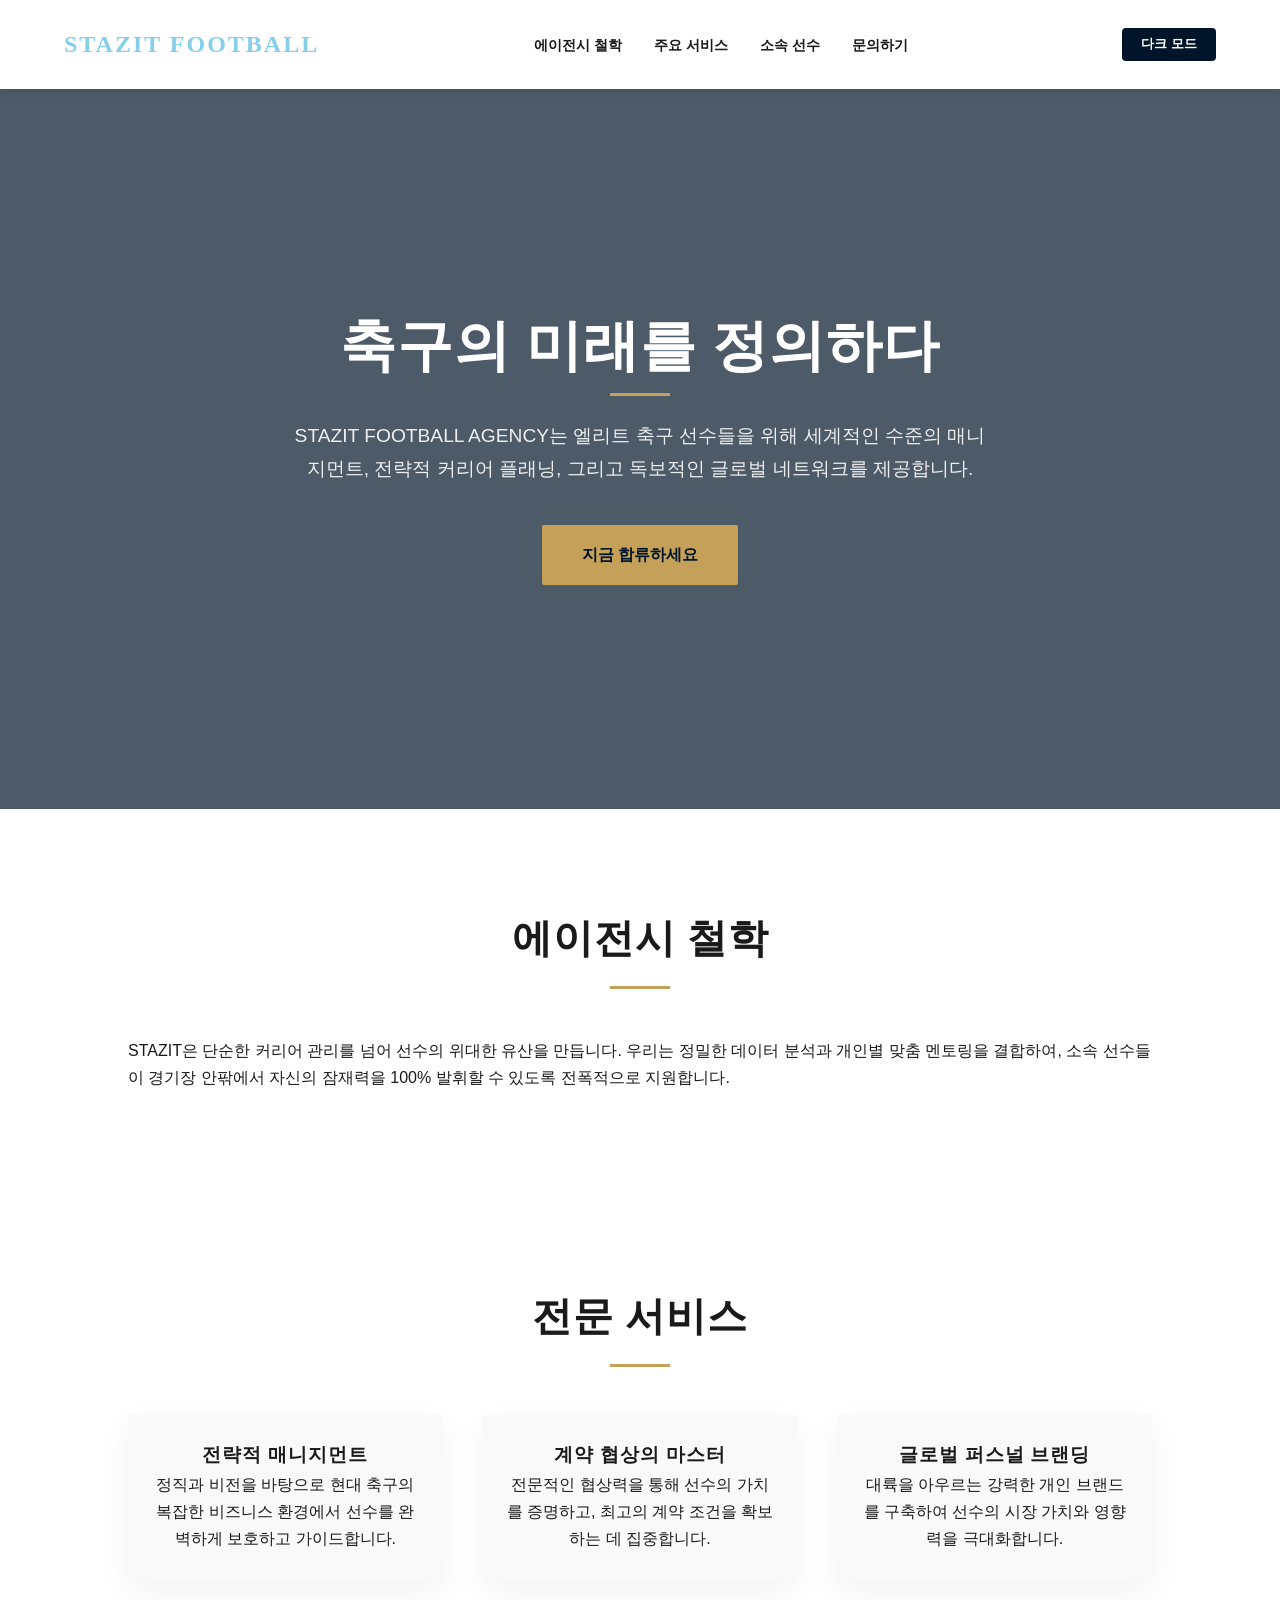
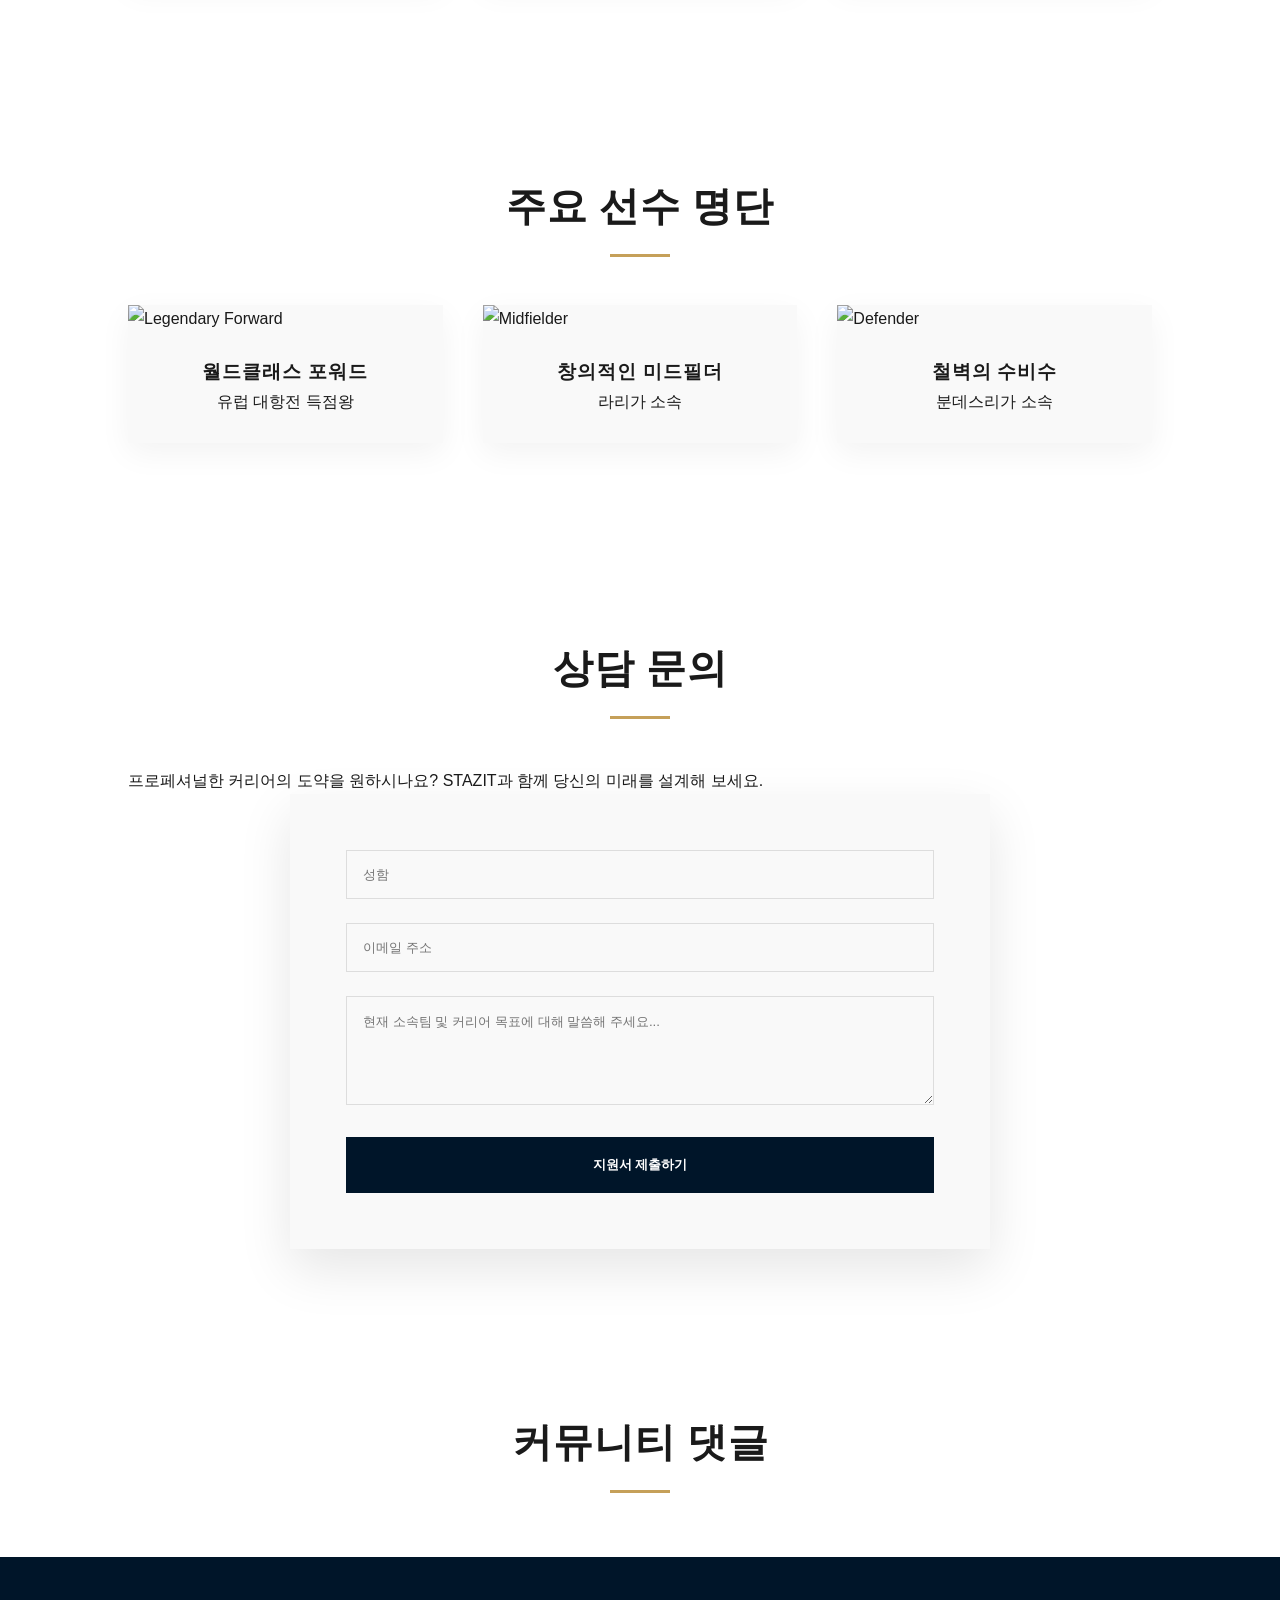
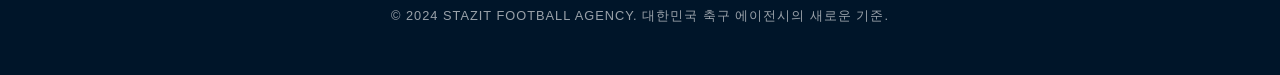
==== commit d2bccb99: "revert: restore original STAZIT FOOTBALL website and add Disqus comments" ====
--- a/index.html
+++ b/index.html
@@ -64,7 +64,7 @@
             <h2>주요 선수 명단</h2>
             <div class="player-gallery">
                 <div class="player-card">
-                    <img src="https://images.unsplash.com/photo-1508098682722-e99c43a406b2?auto=format&fit=crop&w=800&q=80" alt="Legendary Forward">
+                    <img src="https://images.unsplash.com/photo-1560272564-c83b66b1ad12?auto=format&fit=crop&w=800&q=80" alt="Legendary Forward">
                     <div class="player-info">
                         <h3>월드클래스 포워드</h3>
                         <p>유럽 대항전 득점왕</p>
@@ -97,6 +97,29 @@
                 <button type="submit">지원서 제출하기</button>
             </form>
         </section>
+
+        <section id="comments" style="max-width: 800px; margin: 4rem auto; padding: 0 2rem;">
+            <h2>커뮤니티 댓글</h2>
+            <div id="disqus_thread"></div>
+            <script>
+                /**
+                *  RECOMMENDED CONFIGURATION VARIABLES: EDIT AND UNCOMMENT THE SECTION BELOW TO INSERT DYNAMIC VALUES FROM YOUR PLATFORM OR CMS.
+                *  LEARN WHY DEFINING THESE VARIABLES IS IMPORTANT: https://disqus.com/admin/universalcode/#configuration-variables    */
+                /*
+                var disqus_config = function () {
+                this.page.url = PAGE_URL;  // Replace PAGE_URL with your page's canonical URL variable
+                this.page.identifier = PAGE_IDENTIFIER; // Replace PAGE_IDENTIFIER with your page's unique identifier variable
+                };
+                */
+                (function() { // DON'T EDIT BELOW THIS LINE
+                var d = document, s = d.createElement('script');
+                s.src = 'https://hytree-hylight-reel.disqus.com/embed.js';
+                s.setAttribute('data-timestamp', +new Date());
+                (d.head || d.body).appendChild(s);
+                })();
+            </script>
+            <noscript>Please enable JavaScript to view the <a href="https://disqus.com/?ref_noscript">comments powered by Disqus.</a></noscript>
+        </section>
     </main>
 
     <footer>
